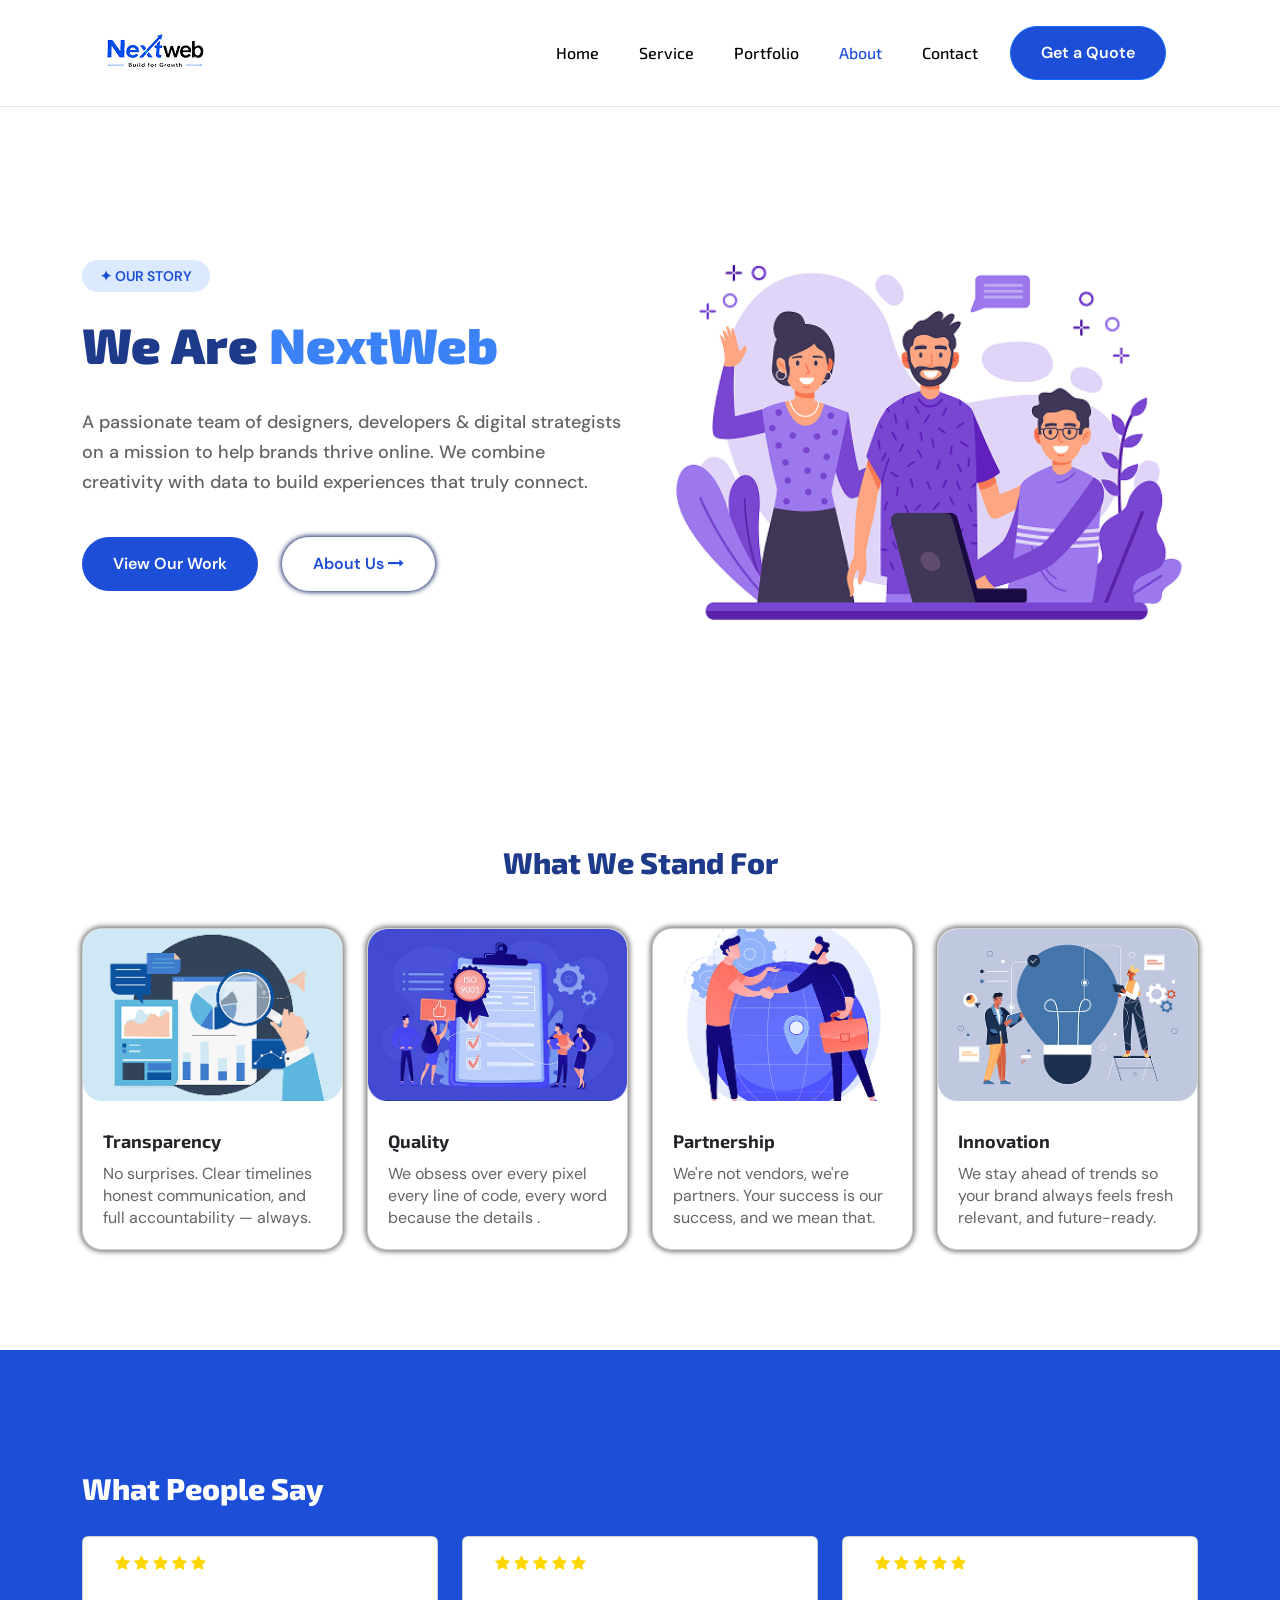
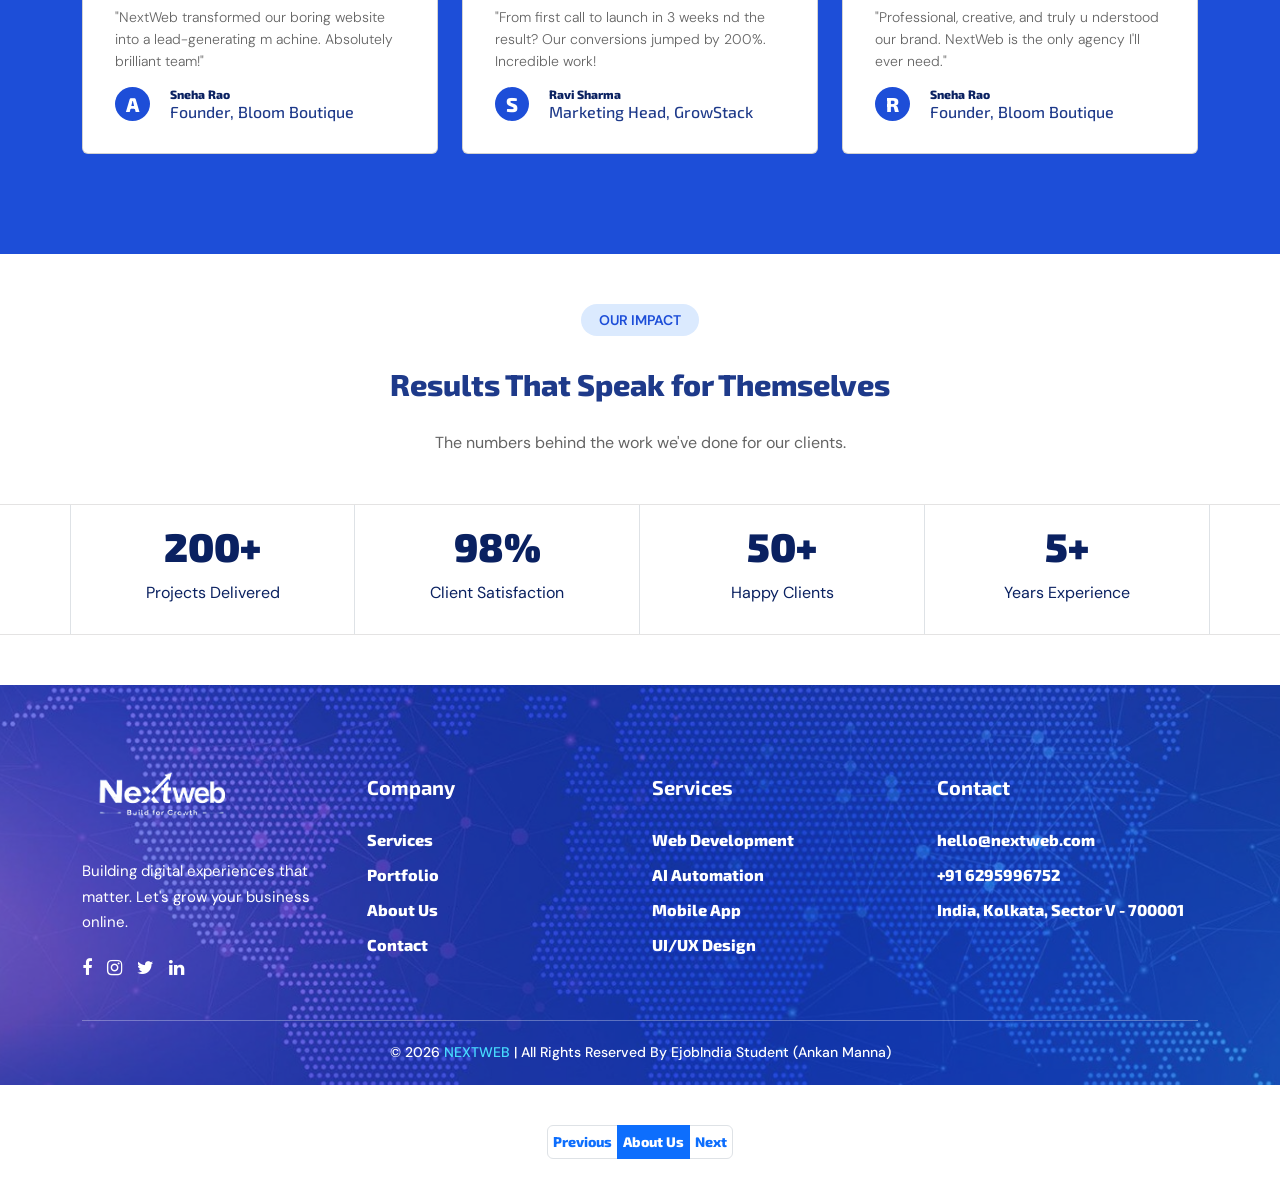
==== about_us.html @ d8d0d763 "Add files via upload" ====
<!DOCTYPE html>
<html lang="en">
<head>
    <meta charset="UTF-8">
    <meta name="viewport" content="width=device-width, initial-scale=1.0">
   <title>NEXTWEB</title>
   <link rel="icon" type="image/x-icon" href="./IMAGES/favicon.svg">
     <link href="https://cdn.jsdelivr.net/npm/bootstrap@5.2.3/dist/css/bootstrap.min.css" rel="stylesheet" integrity="sha384-rbsA2VBKQhggwzxH7pPCaAqO46MgnOM80zW1RWuH61DGLwZJEdK2Kadq2F9CUG65" crossorigin="anonymous">
     <link rel="stylesheet" href="./css/style.css">
      <link rel="stylesheet" href="./css/media.css">
     <link href="https://fonts.googleapis.com/css2?family=DM+Sans:ital,opsz,wght@0,9..40,100..1000;1,9..40,100..1000&family=Exo+2:ital,wght@0,100..900;1,100..900&display=swap" rel="stylesheet">
        <link rel="stylesheet" href="https://cdnjs.cloudflare.com/ajax/libs/font-awesome/4.7.0/css/font-awesome.min.css">

</head>
<body>

              <!-- header -->
    <header>
        <div class="container">
            <nav class="navbar navbar-expand-lg">
  <div class="container-fluid">
    <a class="navbar-brand" href="index.html">
     <img src="./IMAGES/mainlogo.png" alt="">
    </a>
    <button class="navbar-toggler" type="button" data-bs-toggle="collapse" data-bs-target="#navbarNav" aria-controls="navbarNav" aria-expanded="false" aria-label="Toggle navigation">
      <span class="navbar-toggler-icon"></span>
    </button>
    <div class="collapse navbar-collapse  " id="navbarNav">
      <ul class="navbar-nav ms-auto align-items-center gap-1">
        <li class="nav-item">
          <a class="nav-link "  href="index.html">Home</a>
        </li>
        <li class="nav-item">
          <a class="nav-link " href="./service.html">Service</a>
        </li>
        <li class="nav-item">
          <a class="nav-link "  href="./portfolio.html">Portfolio</a>
        </li>
        <li class="nav-item">
          <a class="nav-link active" aria-current="page" href="./about_us.html">About</a>
        </li>
        <li class="nav-item">
          <a class="nav-link " href="./contact_us.html">Contact</a>
        </li>
        <li class="nav-item">
            <a type="button" class="btn btn-primary" href="./contact_us.html" > Get a Quote </a>
        </li>
      </ul>
    </div>
  </div>
</nav>
</div>
    </header>

                  <!-- banner -->

      <section class="banner">
        <div class="container">
            <div class="row align-items-center">
            
                <div class="hero-text col-lg-6 col-sm-12 ">
                   <main class="batch">✦ OUR STORY</main>
                  <h1>We Are <span>NextWeb</span></h1>
                    <p>A passionate team of designers, developers & digital
strategists on a mission to help brands thrive online.
We combine creativity with data to build experiences
that truly connect.</p>
                    <a href="./portfolio.html" class="btn btn-view">View Our Work</a>
                     <a href="./about_us.html" class="btn btn-about-us">About Us <i class="fa fa-long-arrow-right" aria-hidden="true"></i></a>
                </div>
                <div class="hero-image col-lg-6 col-sm-12 ">
                    <img src="./IMAGES/about-banner.png" alt="">
                </div>
           
            </div>
        </div>
        <div class="clear"></div>
        </section>
        


        
    <section class="about-us">
        <div class="container">
            <h2>What We Stand For</h2>
          

               <div class="row row-cols-1 row-cols-md-4 g-4 mt-4">
  <div class="col">
    <div class="card">
      <img src="./IMAGES/stand4.png" class="card-img-top" alt="...">
      <div class="card-body">
        <h4 class="card-title">Transparency</h4>
        <p class="card-text">No surprises. Clear timelines
honest communication, and
full accountability — always.</p>
      </div>
    </div>
  </div>
  <div class="col">
    <div class="card">
      <img src="./IMAGES/stand-1.png" class="card-img-top" alt="...">
      <div class="card-body">
        <h4 class="card-title">Quality</h4>
        <p class="card-text">We obsess over every pixel
every line of code, every word
 because the details 
.</p>
      </div>
    </div>
  </div>
  <div class="col">
    <div class="card">
      <img src="./IMAGES/stand2.png" class="card-img-top" alt="...">
      <div class="card-body">
        <h4 class="card-title">Partnership</h4>
        <p class="card-text">We're not vendors, we're
partners. Your success is our
success, and we mean that.</p>
      </div>
    </div>
  </div>
  <div class="col">
    <div class="card">
      <img src="./IMAGES/stand3.png" class="card-img-top" alt="...">
      <div class="card-body">
        <h4 class="card-title">Innovation</h4>
        <p class="card-text">We stay ahead of trends so
your brand always feels fresh
relevant, and future-ready.</p>
      </div>
    </div>
  </div>
</div>
            </div>
    </section>


                                            <!-- TESTIMONIAL -->

             
    <section class="testimonial">
      <div class="container">
        
            <h2>What People Say</h2>
        <div class="row row-cols-1 row-cols-md-3 g-4">
  <div class="col ">
    <div class="card h-100 p-3">
      <div class="icons ps-3">
           <i class="fa fa-star" aria-hidden="true"></i>
                  <i class="fa fa-star" aria-hidden="true"></i>
                  <i class="fa fa-star" aria-hidden="true"></i>
                  <i class="fa fa-star" aria-hidden="true"></i>
                  <i class="fa fa-star" aria-hidden="true"></i>
      </div>
         
      <div class="card-body">
       
        <p class="card-text">"NextWeb transformed our boring
                            website into a lead-generating m
                            achine. Absolutely brilliant team!"</p>
         <main class="review">
                            <main class="icon">
                               A
                            </main>

                            <main class="text">
                                <h5>Sneha Rao</h5>
                                <h6>Founder, Bloom Boutique</h6>
                            </main>
                        </main>
      </div>
     
    </div>
  </div>
  <div class="col">
    <div class="card h-100 p-3 ">
        <div class="icons ps-3 ">
           <i class="fa fa-star" aria-hidden="true"></i>
                  <i class="fa fa-star" aria-hidden="true"></i>
                  <i class="fa fa-star" aria-hidden="true"></i>
                  <i class="fa fa-star" aria-hidden="true"></i>
                  <i class="fa fa-star" aria-hidden="true"></i>
      </div>
      <div class="card-body">
       
        <p class="card-text">"From first call to launch in 3 weeks
                                nd the result? Our conversions
                                jumped by 200%. Incredible work!</p>
                                
                        <main class="review">
                            <main class="icon">
                               S
                            </main>

                            <main class="text">
                                <h5>Ravi Sharma</h5>
                                <h6>Marketing Head, GrowStack</h6>
                            </main>
                        </main>
      </div>
      
    </div>
  </div>
  <div class="col">
    <div class="card h-100 p-3">
        <div class="icons ps-3">
           <i class="fa fa-star" aria-hidden="true"></i>
                  <i class="fa fa-star" aria-hidden="true"></i>
                  <i class="fa fa-star" aria-hidden="true"></i>
                  <i class="fa fa-star" aria-hidden="true"></i>
                  <i class="fa fa-star" aria-hidden="true"></i>
      </div>
      <div class="card-body">
       
        <p class="card-text">"Professional, creative, and truly u
                                nderstood our brand. NextWeb
                                is the only agency I'll ever need."</p>
                                   <main class="review">
                            <main class="icon">
                               R
                            </main>

                            <main class="text">
                                <h5>Sneha Rao</h5>
                                <h6>Founder, Bloom Boutique</h6>
                            </main>
                        </main>
                </div>
      </div>
      
    </div>
  </div>
</div>
    </section>


    
                      <!--about-  ACHIVEMENT SECTION -->


    <section class="our-impact">
        <div class="container">
            <main class="batch"> OUR IMPACT </main>
            <h2>Results That Speak for Themselves</h2>
            <P>The numbers behind the work we've done for our clients.</P>
        </div>
    </section>

        
        <section class="achivement">
               <div class="container">
               
                <div class="stats row text-center ">
                    <main class="stat-item col-lg-3 col-md-6 col-sm-12 border-end border-start">
                        <p class="number">200+</p>
                        <p class="letter">Projects Delivered</p>
                    </main>

                    <main class="stat-item col-lg-3 col-md-6  col-sm-12 border-end">
                        <p class="number">98%</p>
                        <p class="letter">Client Satisfaction</p>
                    </main>

                    <main class="stat-item col-lg-3 col-md-6  col-sm-12 border-end">
                        <p class="number">50+</p>
                        <p class="letter">Happy Clients</p>
                    </main>

                    <main class="stat-item col-lg-3 col-md-6  col-sm-12 border-end">
                        <p class="number">5+</p>
                        <p class="letter">Years Experience</p>
                    </main>
                </div>
             </div>
                        <div class="clear"></div>
            </section> 



                
                
   <footer>
    <div class="container">
        <div class="footer-grid row">

            <!-- Logo Section -->
            <div class="footer-links col-lg-3 col-md-6 col-sm-12">
                <a href="index.html">
                    <img src="./IMAGES/footer-logo.png" alt="Footer Logo">
                </a>

                <p>
                    Building digital experiences that matter.
                    Let's grow your business online.
                </p>

                <ul class="footer-icons">
                    <li><a href="#"><i class="fa fa-facebook"></i></a></li>
                    <li><a href="#"><i class="fa fa-instagram"></i></a></li>
                    <li><a href="#"><i class="fa fa-twitter"></i></a></li>
                    <li><a href="#"><i class="fa fa-linkedin"></i></a></li>
                </ul>
            </div>

            <!-- Company -->
            <div class="footer-links col-lg-3 col-md-6 col-sm-12">
                <h3>Company</h3>

                <ul class="footer-link">
                    <li><a href="./service.html">Services</a></li>
                    <li><a href="./portfolio.html">Portfolio</a></li>
                    <li><a href="./about_us.html">About Us</a></li>
                    <li><a href="./contact_us.html">Contact</a></li>
                </ul>
            </div>

            <!-- Services -->
            <div class="footer-links col-lg-3 col-md-6 col-sm-12">
                <h3>Services</h3>

                <ul class="footer-link">
                    <li><a href="./portfolio.html">Web Development</a></li>
                    <li><a href="./portfolio.html">AI Automation</a></li>
                    <li><a href="./portfolio.html">Mobile App</a></li>
                    <li><a href="./portfolio.html">UI/UX Design</a></li>
                </ul>
            </div>

            <!-- Contact -->
            <div class="footer-links col-lg-3 col-md-6 col-sm-12">
                <h3>Contact</h3>

                <ul class="footer-link">
                    <li><a href="mailto:hello@nextweb.com">hello@nextweb.com</a></li>
                    <li><a href="tel:+916295996752">+91 6295996752</a></li>
                    <li><a href="#">India, Kolkata, Sector V - 700001</a></li>
                </ul>
            </div>

        </div>

        <!-- Copyright -->
        <main class="footer-bottom">
            <p class="footer-right">
                &copy; 2026 <span>NEXTWEB</span> |
                All Rights Reserved By EjobIndia Student (Ankan Manna)
            </p>
        </main>

    </div>
</footer>
    <section class="pagination">
        <div class="container">
         <nav aria-label="Page navigation example">
  <ul class="pagination justify-content-center">
    <li class="page-item ">
      <a class="page-link" href="./portfolio.html" tabindex="-1" aria-disabled="true">Previous</a>
    </li>
    <li class="page-item active"><a class="page-link" href="./about_us.html">About Us</a></li>
   
    <li class="page-item">
      <a class="page-link" href="./contact_us.html">Next</a>
    </li>
  </ul>
</nav>
        </div>
    </section>


    <script src="https://cdn.jsdelivr.net/npm/@popperjs/core@2.11.6/dist/umd/popper.min.js" integrity="sha384-oBqDVmMz9ATKxIep9tiCxS/Z9fNfEXiDAYTujMAeBAsjFuCZSmKbSSUnQlmh/jp3" crossorigin="anonymous"></script>
<script src="https://cdn.jsdelivr.net/npm/bootstrap@5.2.3/dist/js/bootstrap.min.js" integrity="sha384-cuYeSxntonz0PPNlHhBs68uyIAVpIIOZZ5JqeqvYYIcEL727kskC66kF92t6Xl2V" crossorigin="anonymous"></script>
</body>
</html>
---- css/style.css ----
*{
    box-sizing: border-box;
}

:root{
    --pragraph-font:"DM Sans", sans-serif;
    --heading-font:"Exo 2", sans-serif;

    --heading-color: #1E3A8A;
    --pragraph-color:#646464;
    --btn-defult-state-color: #1D4ED8;
    --card-bg-color: #1D4ED8;
    --btn-hover-color: #1E3A8A;
    --batch-bg-color:#DBEAFE;
}

body{
    margin: 0;
    font-size: 16px;
    line-height: 22px;
    font-family: var(--pragraph-font);
}

ul{
    margin: 0;
    padding: 0;
}

h1, h2, h3, h4, h5, h6, p{
    margin: 0;
    padding: 0;
}

li{
    list-style: none;
}

figure, figcaption{
    margin: 0;
    padding: 0;
}

a{
    text-decoration: none;
    font-family: var(--heading-font);
    font-weight: 800;
    color: #0A2161;
}

h1, h2, h3, h4, h5, h6{
    font-family: var(--heading-font);
    color: var(--heading-color);
}

h2{
    font-size: 30px;
    font-weight: 800;
}

p{
    color: var(--pragraph-color);
}

span{
    color: #3B82F6;
}


/* ===== BUTTONS & BADGES ===== */

.btn{
    padding: 14px 30px;
    border-radius: 40px;
    color: white;
    background-color: var(--btn-defult-state-color);
    font-weight: 600;
    transition: all 0.3s linear;
}

.btn:hover{
    background-color: var(--btn-hover-color);
    color: white;
}

.batch{
    background-color: var(--batch-bg-color);
    color: #1D4ED8;
    display: inline-block;
    padding: 5px 18px;
    border-radius: 20px;
    font-size: 14px;
    font-weight: 600;
}


/* ===== HEADER / NAVBAR ===== */

header{
    border-bottom: 1px solid #E4E3E3;
}

header .navbar-nav a{
    margin-right: 20px;
}

.nav-link{
    color: #000;
    font-family: var(--heading-font);
    font-weight: 500;
}

header .navbar-nav .nav-link.active,
.navbar-nav .show > .nav-link{
    color: var(--btn-defult-state-color);
}

header .navbar-nav a:hover{
    color: #1D4ED8;
}
header .btn.btn-primary:hover {
    color: #fff 
}

/* ===== BANNER / HERO ===== */

.banner{
    padding: 100px 0;
}

.banner img{
    width: 100%;
}

.banner .hero-text h1{
    font-size: 50px;
    font-weight: 900;
    line-height: 1.3;
    margin: 20px 0 30px 0;
}

.banner p{
    font-size: 18px;
    line-height: 30px;
    font-weight: 500;
    margin-bottom: 40px;
}

.banner .btn-view{
    margin-right: 20px;
}

.banner .btn-about-us{
    background-color: white;
    color: #1D4ED8;
    box-shadow: 0px 0px 5px 1px #0A2161;
}

.banner .btn-about-us:hover{
    background-color: #BFDBFE;
}


/* ===== ACHIEVEMENT / STATS ===== */

.achivement{
    margin-bottom: 50px;
    border-top: 1px solid #E4E3E3;
    border-bottom: 1px solid #E4E3E3;
}

.stats .stat-item{
    padding: 30px 0;
    flex-grow: 1;
    cursor: pointer;
    transition: all 0.3s ease;
    color: #0A2161;
}

.stats .stat-item:hover{
    background: var(--btn-defult-state-color);
    color: white;
}

.stats .stat-item *{
    color: inherit;
}

.number{
    font-size: 40px;
    font-family: var(--heading-font);
    font-weight: 900;
    margin-bottom: 25px;
}


/* ===== OUR IMPACT ===== */

.our-impact{
    padding: 50px 0;
    text-align: center;
}

.our-impact h2{
    margin: 30px 0;
}


/* ===== SERVICES ===== */

.service{
    padding: 100px 0;
}

.service h2{
    font-size: 30px;
    font-weight: 900;
    line-height: 1.4;
}

.service img{
    width: 100%;
}

.service .card-image{
    background-color: #DBEAFE;
    height: 50px;
    width: 50px;
    padding: 10px;
    border-radius: 10px;
    margin: 1rem 0 0 1rem;
}

.service h3{
    font-weight: 800;
    font-size: 18px;
}

.service p{
    font-weight: 200;
    margin: 20px 0;
}

.service .card{
    margin-top: 50px;
    border-radius: 20px;
    box-shadow: 0px 0px 10px 1px #1D4ED8;
    transition: all 0.4s linear;
}

.service .card *{
    color: inherit;
}

.service .card:hover{
    background-color: var(--card-bg-color);
    color: white;
}

.service a{
    margin: 30px 0 10px 0;
}

.service .explore-btn:hover{
    color: black;
    transition: all 0.3s;
}


/* ===== SERVICE PRICING ===== */

.service-price{
    padding: 100px 0;
}

.service-price h2,
.service-price p{
    text-align: center;
}

.service-price p{
    margin: 30px 0 50px 0;
    font-size: 18px;
}

.service-price .flex-card{
    box-shadow: 0px 0px 5px 1px #47DDFF;
    border-radius: 10px;
    padding: 50px 20px;
    transition: all 0.3s linear;
}

.service-price .flex-card:hover{
    box-shadow: 0px 0px 10px 5px #47DDFF;
    transform: scale(1.02);
}

.service-price h4{
    font-size: 40px;
    margin: 20px 0;
    font-weight: 900;
    color: black;
}

.service-price h5{
    font-weight: 800;
    font-size: 16px;
}

.service-price h6{
    font-size: 14px;
    font-weight: 700;
}

.service-price span{
    font-size: 16px;
}

.service-price ul{
    margin: 40px 0 20px 0;
}

.service-price ul li{
    margin: 10px 0;
}

.service-price i{
    color: #0A2161;
}

.service-price .btn{
    display: block;
    border-radius: 15px;
    text-align: center;
    font-size: 18px;
}

.popular-card{
    background: #1D4ED8;
    color: white;
}

.popular-card *{
    color: inherit;
}

.popular-card h4{
    color: white;
}

.popular-card .btn{
    background: white;
    color: #1D4ED8;
}


/* ===== PORTFOLIO ===== */

.portfolio{
    padding: 100px 0;
}

.portfolio h2{
    margin: 20px 0 30px 0;
}

.portfolio .card{
    box-shadow: 0px 0px 10px 1px #BFDBFE;
    border-radius: 20px;
    cursor: pointer;
    transition: all 0.3s linear;
}

.portfolio .card:hover{
    transform: scale(1.02);
}

.portfolio img{
    object-fit: cover;
    transition: all 0.4s ease;
}

.portfolio img:hover{
    transform: scale(1.05);
}

.portfolio h3{
    font-size: 18px;
    font-weight: 800;
    margin: 15px 0;
}

.portfolio p{
    font-weight: 300;
    margin-bottom: 20px;
}

.portfolio .text a{
    font-weight: 600;
    transition: all 0.3s linear;
    color: var(--btn-hover-color);
}

.portfolio .text a:hover{
    color: #000;
}

.portfolio .project-btn{
    text-align: center;
    margin-top: 40px;
}


/* ===== PORTFOLIO - CONTACT CTA ===== */

.portfolio-contact{
    padding: 100px 0;
    text-align: center;
}

.portfolio-contact p{
    margin: 30px 0;
}


/* ===== STRATEGY ===== */

.strategy{
    padding: 100px 0;
    background-color: #F0F6FF;
}

.strategy h2{
    margin: 20px 0;
    line-height: 1.3;
}

.strategy p{
    font-weight: 300;
}

.strategy i{
    color: #0A2161;
}

.strategy li{
    margin-bottom: 10px;
    font-weight: 400;
}

.strategy a{
    padding: 12px 30px;
    background-color: #0A2161;
    border-radius: 40px;
    color: white;
    transition: all 0.4s;
}

.strategy h3{
    font-weight: 800;
    font-size: 18px;
    margin-bottom: 5px;
}

.strategy h4{
    font-size: 35px;
    margin-right: 20px;
}

.strategy .btn-about-us{
    margin-top: 30px;
}

.btn-about-us a:hover{
    background-color: black;
}

.right-grid .grid-section{
    display: flex;
    border-radius: 5px;
    box-shadow: 3px 3px 4px 3px #47DDFF;
    margin-bottom: 30px;
    padding: 15px 20px;
    transition: all 0.3s linear;
    cursor: pointer;
}

.right-grid .grid-section:hover{
    transform: scale(1.03);
}


/* ===== ABOUT US ===== */

.about-us{
    padding: 100px 0;
}

.about-us h2{
    text-align: center;
}

.about-us .card{
    box-shadow: 0px 0px 5px 2px gray;
    border-radius: 20px;
    overflow: hidden;
    transition: all 0.2s linear;
}

.about-us .card:hover{
    transform: scale(1.05);
}

.about-us img{
    transition: all 0.2s linear;
}

.about-us img:hover{
    transform: scale(1.05);
}

.about-us .card-body{
    padding: 20px;
}

.about-us h4{
    margin: 10px 0;
    font-size: 18px;
    font-weight: 700;
}


/* ===== TESTIMONIAL ===== */

.testimonial{
    padding: 100px 0;
    background-color: var(--btn-defult-state-color);
}

.testimonial h2{
    color: white;
    margin: 20px 0 30px 0;
}

.testimonial .review{
    display: flex;
    align-items: center;
    gap: 20px;
}

.testimonial i{
    color: gold;
}

.testimonial p{
    font-size: 14px;
    font-weight: 300;
    margin: 15px 0;
}

.testimonial .icon{
    font-size: 20px;
    font-family: var(--heading-font);
    font-weight: 800;
    background-color: var(--btn-defult-state-color);
    padding: 6px 11px;
    color: white;
    border-radius: 50%;
}

.testimonial h5{
    font-size: 12px;
    font-weight: 800;
    color: #0A2161;
}


/* ===== CONTACT ===== */

.contact{
    padding: 100px 0;
}

.contact p{
    margin: 20px 0 30px 0;
}

.contact a:hover{
    background-color: #0A2161;
}


/* ===== CONTACT FORM ===== */

.contact-section{
    padding: 100px 0;
}

.contact-form h2{
    margin-bottom: 30px;
}

.contact-form p{
    margin-bottom: 20px;
}

.contact-section h3{
    margin-top: 30px;
}

.contact-form a{
    display: inline-block;
    margin-top: 20px;
    margin-right: 20px;
    transition: all 0.3s linear;
}

.contact-form a:hover{
    color: #1D4ED8;
}

.contact-section .btn-submit{
    width: 100%;
    padding: 18px 0;
}

.child-icon-text{
    display: flex;
    align-items: center;
    gap: 20px;
    margin-bottom: 20px;
}

.child-icon-text .icons{
    padding: 6px 10px;
    border-radius: 50%;
    background: var(--batch-bg-color);
    font-size: 14px;
    color: #1D4ED8;
}

.form1{
    display: flex;
    gap: 20px;
    flex-wrap: wrap;
}

.form-group{
    display: flex;
    flex-direction: column;
    margin-bottom: 20px;
}

.form-group label{
    margin-bottom: 10px;
    color: var(--pragraph-color);
}

.form-group .child-1,
.form-group .child-2{
    flex: 1;
}

.form-group-child{
    display: flex;
    flex-direction: column;
    flex: 1;
    min-width: 0;
}

.contact-form input,
.contact-form select,
.contact-form textarea{
    padding: 10px;
    border: 2px solid #47DDFF;
    border-radius: 10px;
    width: 100%;
    max-width: 100%;
    box-sizing: border-box;
    overflow: hidden;
}

select{
    width: 100%;
    max-width: 100%;
    overflow: hidden;
}


/* ===== FOOTER ===== */

footer{
    padding: 60px 0 0;
    background-image: url("../IMAGES/footer-bg.png");
    background-position: center;
    background-repeat: no-repeat;
    background-size: cover;
    position: relative;
}

footer::after{
    content: "";
    position: absolute;
    inset: 0;
    background-color: #1D4ED8;
    opacity: 0.6;
}

footer .container{
    position: relative;
    z-index: 1;
}

footer img{
    width: 60%;
    margin-bottom: 10px;
}

footer h3{
    color: #fff;
    font-size: 20px;
    font-weight: 700;
    margin: 30px 0;
}

footer p{
    color: #fff;
    font-size: 15px;
    line-height: 1.7;
}

footer a{
    color: #fff;
    text-decoration: none;
    transition: 0.3s;
}

footer a:hover{
    color: #47DDFF;
}

.footer-link,
.footer-icons{
    list-style: none;
    padding: 0;
    margin: 0;
}

.footer-link li{
    margin-bottom: 12px;
}

.footer-icons{
    display: flex;
    gap: 15px;
    margin-top: 20px;
}

.footer-icons li a{
    font-size: 18px;
}

.footer-bottom{
    border-top: 1px solid rgba(255, 255, 255, 0.3);
    margin-top: 40px;
    padding: 20px 0;
    text-align: center;
}

.footer-right{
    margin: 0;
    color: #fff;
    font-size: 14px;
    font-weight: 500;
}

.footer-right span{
    color: #47DDFF;
}


/* ===== MAP ===== */

.map{
    padding: 50px 0;
}

.map-section{
    position: relative;
    overflow: hidden;
}

.map-section iframe{
    width: 100%;
    height: 350px;
    display: block;
}

.map-section::after{
    content: "";
    position: absolute;
    inset: 0;
    background: black;
    opacity: 0;
    transition: 0.4s;
}

.map-section:hover::after{
    opacity: 0.6;
}

.map-text{
    position: absolute;
    top: 50%;
    left: 50%;
    transform: translate(-50%, -50%);
    text-align: center;
    z-index: 200;
    opacity: 0;
    transition: 0.4s;
}

.map-section:hover .map-text{
    opacity: 1;
}

.map-text h2,
.map-text p{
    color: white;
}

.map-text h2{
    margin-bottom: 30px;
}


/* ===== PAGINATION ===== */

.pagination{
    padding: 20px 0;
}

.pagination .page-link{
    padding: 5px;
    font-size: 14px;
}
---- css/media.css ----
@media (max-width: 767px){
    .banner .hero-text h1{
        font-size: 35px;
    }
    section{
        padding: 50px 0;
    }
    .banner img{
        width: 80%;
        display: block;
        margin: 20px auto 0 auto;
    }

    .stat-item{
        border-bottom: 1px solid #E4E3E3;
    }

    .service .card{
        margin-top: 20px;
    }

    .service-price .flex-card{
        margin: 0 auto 50px auto;
        width: 90%;
    }

    .strategy .right-grid{
        margin-top: 30px;
    }

    .strategy .btn-about-us{
        margin-top: 20px;
    }

    .contact{
        text-align: center;
    }

    footer{
        text-align: center;
    }

    footer img{
        width: 180px;
    }

    .footer-links{
        text-align: center;
        margin-bottom: 30px;
    }

    .footer-icons{
        justify-content: center;
    }
}


@media (min-width: 768px) and (max-width: 1199px){
    .service .card{
        margin-top: 30px;
    }
.strategy .btn-about-us{
        margin-bottom: 50px;
    }

    .service-price .flex-card{
        margin: 0 auto 50px auto;
        width: 90%;
    }

   .footer-grid .footer-links:nth-child(2),
   .footer-grid .footer-links:nth-child(4) {
    margin-top: 20px;
    padding-left: 50px;
   }
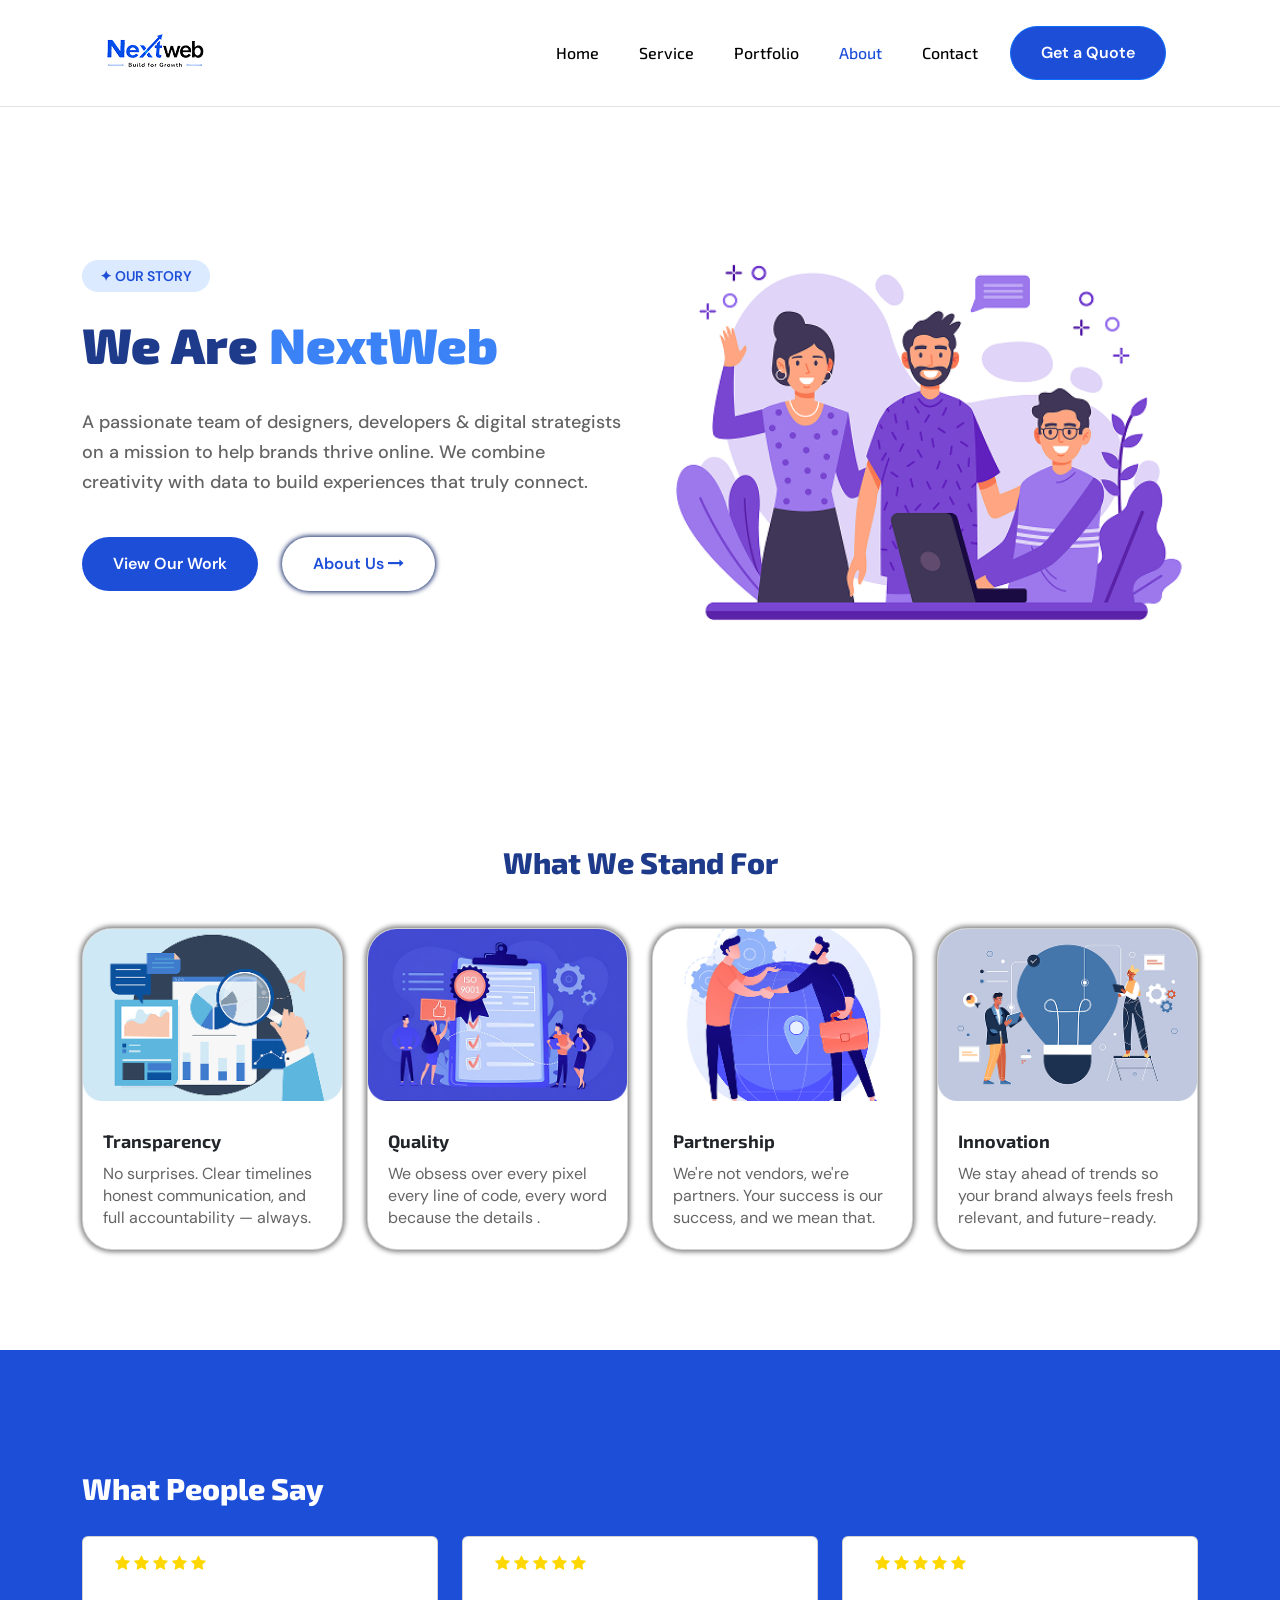
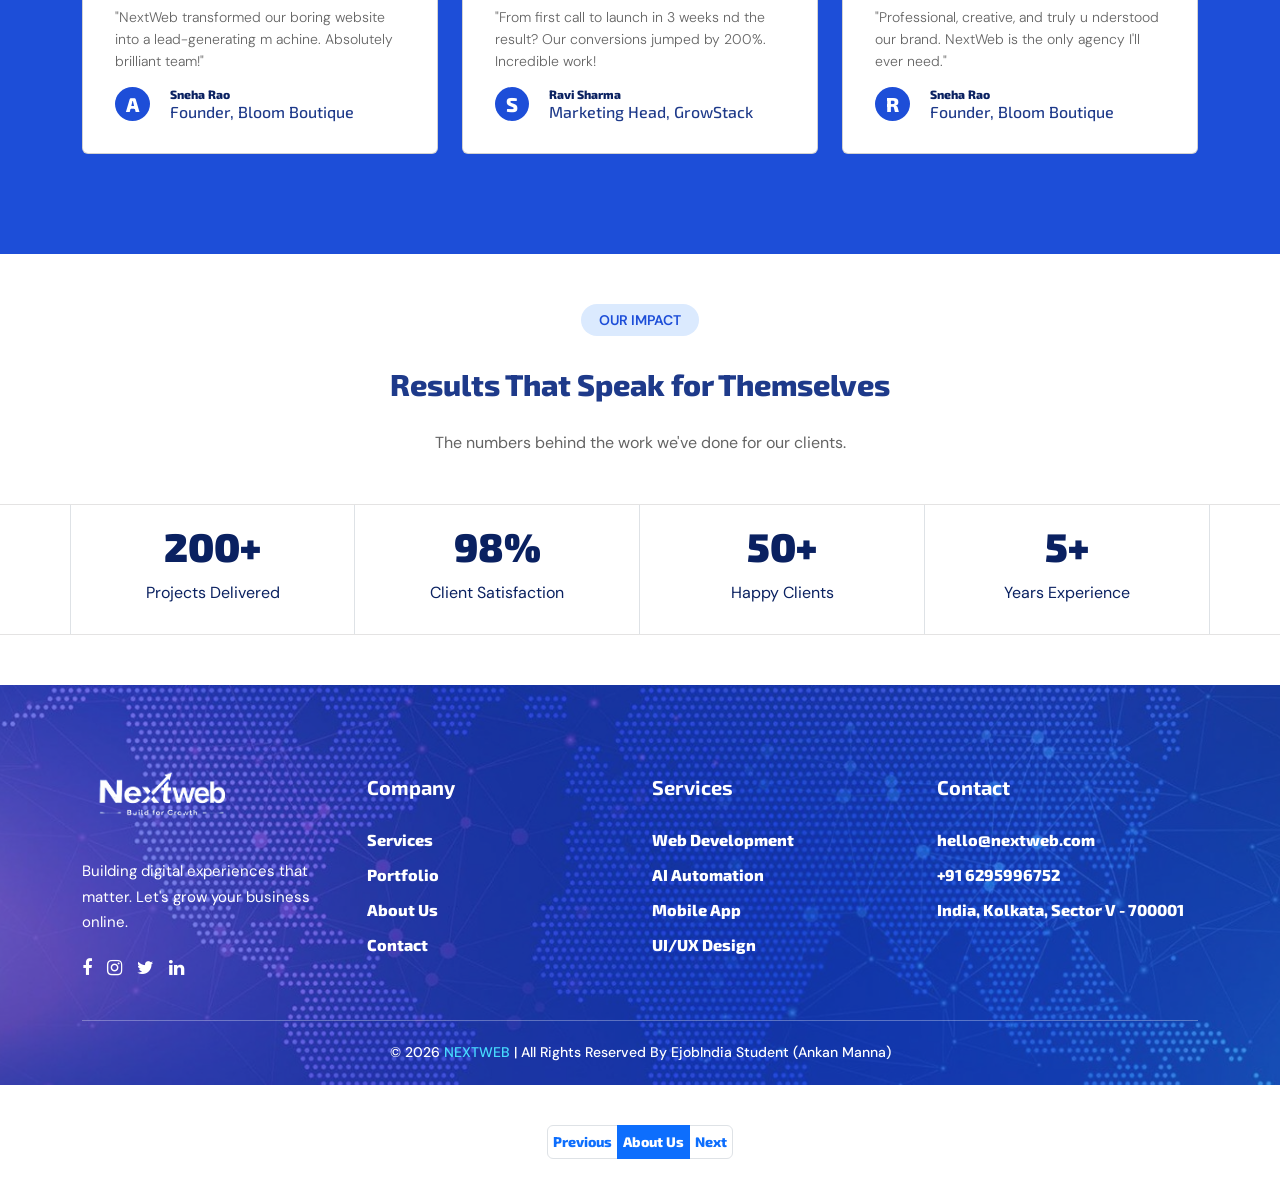
==== commit 19c68704: "Add files via upload" ====
--- a/about_us.html
+++ b/about_us.html
@@ -85,7 +85,7 @@
             <h2>What We Stand For</h2>
           
 
-               <div class="row row-cols-1 row-cols-md-4 g-4 mt-4">
+               <div class="row row-cols-1 row-cols-md-2 row-cols-lg-4 g-4 mt-4">
   <div class="col">
     <div class="card">
       <img src="./IMAGES/stand4.png" class="card-img-top" alt="...">
@@ -143,7 +143,7 @@
       <div class="container">
         
             <h2>What People Say</h2>
-        <div class="row row-cols-1 row-cols-md-3 g-4">
+        <div class="row row-cols-1 row-cols-md-2 row-cols-lg-3 g-4">
   <div class="col ">
     <div class="card h-100 p-3">
       <div class="icons ps-3">
--- a/css/style.css
+++ b/css/style.css
@@ -505,7 +505,9 @@
     overflow: hidden;
     transition: all 0.2s linear;
 }
-
+.about-us  .card{
+    border-radius: 30px;
+}
 .about-us .card:hover{
     transform: scale(1.05);
 }
--- a/css/media.css
+++ b/css/media.css
@@ -1,10 +1,10 @@
 @media (max-width: 767px){
+
+    
     .banner .hero-text h1{
         font-size: 35px;
     }
-    section{
-        padding: 50px 0;
-    }
+   
     .banner img{
         width: 80%;
         display: block;
@@ -36,6 +36,14 @@
         text-align: center;
     }
 
+    .contact-section h2{
+        margin-top: 20px;
+    }
+
+    .about-us .card{
+        width: 90%;
+        margin: 0 auto;
+    }
     footer{
         text-align: center;
     }
